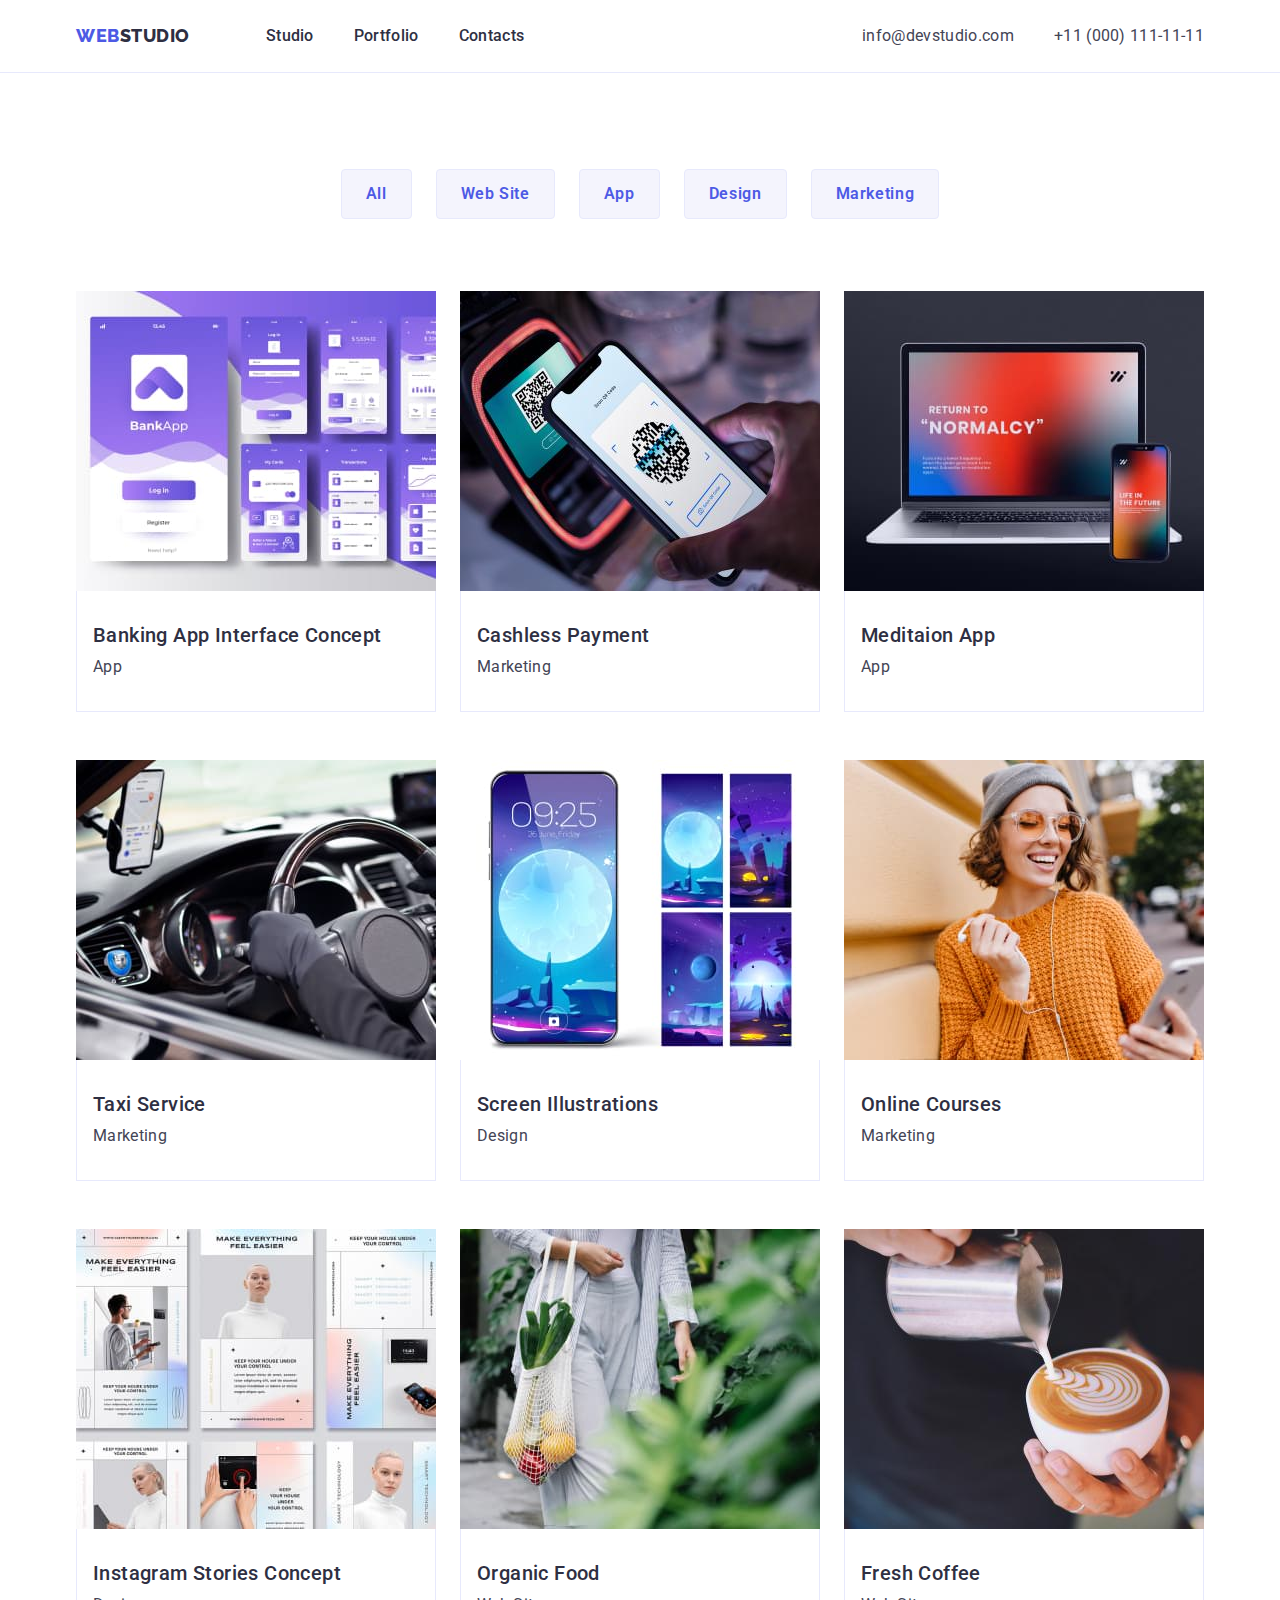
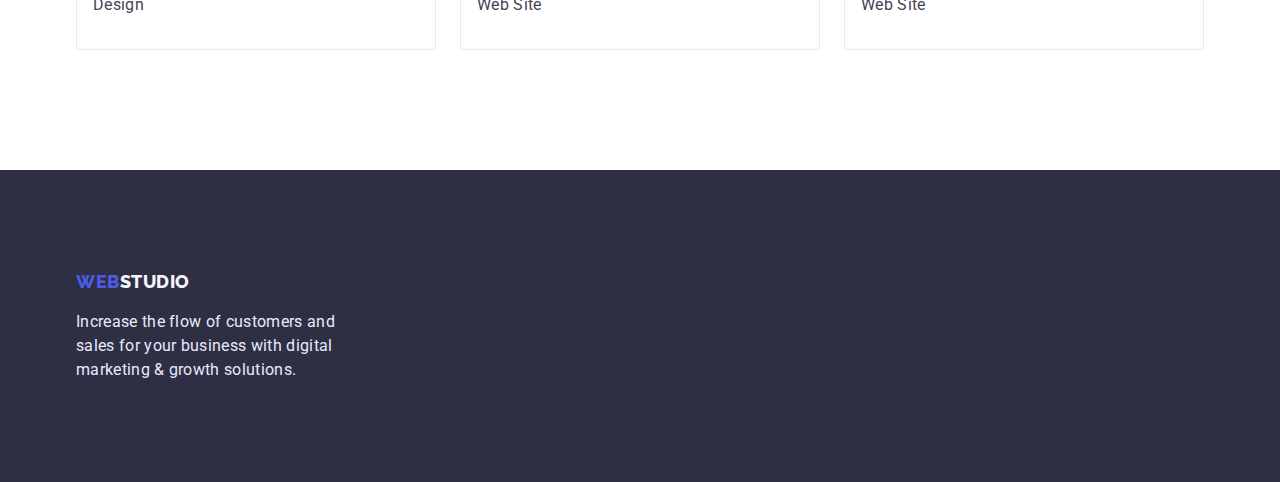
==== portfolio.html @ 09a483bd "Initial commit" ====
<!DOCTYPE html>
<html lang="en">
  <head>
    <meta charset="UTF-8" />
    <meta http-equiv="X-UA-Compatible" content="IE=edge" />
    <meta name="viewport" content="width=device-width, initial-scale=1.0" />
    <title>Portfolio</title>

    <link rel="preconnect" href="https://fonts.googleapis.com">
    <link rel="preconnect" href="https://fonts.gstatic.com" crossorigin>
    <link href="https://fonts.googleapis.com/css2?family=Raleway:wght@800&family=Roboto:wght@400;500;700&display=swap" rel="stylesheet">

    <link rel="stylesheet" href="https://cdnjs.cloudflare.com/ajax/libs/modern-normalize/1.1.0/modern-normalize.min.css">
    <link rel="stylesheet" href="./css/styles.css" />
  </head>
  <!-----------------HEADER------------------->
   <header class="header">
      <div class="container">
        <a class="logo links" href="#"
          ><span class="heder-logo">Web</span>Studio</a
        >
        <nav>
          <ul class="lists header-list">
            <li><a class="header-link links" href="./index.html">Studio</a></li>
            <li>
              <a class="header-link links" href="./portfolio.html">Portfolio</a>
            </li>
            <li><a class="header-link links" href="#">Contacts</a></li>
          </ul>
        </nav>
        <ul class="lists header-list header-contacts">
          <li>
            <a class="header-email links" href="mailto:info@devstudio.com"
              >info@devstudio.com</a
            >
          </li>
          <li>
            <a class="header-tel links" href="tel:+110001111111"
              >+11 (000) 111-11-11</a
            >
          </li>
        </ul>
      </div>
    </header>
  <main>

<body>


    <!-- Section: Menu -->
    <section class="menu">
  <div class="container">
    <ul class="lists filter">
    <li><button type="button" class="filter-btn">All</button></li>
    <li><button type="button" class="filter-btn">Web Site</button></li>
    <li><button type="button" class="filter-btn">App</button></li>
    <li><button type="button" class="filter-btn">Design</button></li>
    <li><button type="button" class="filter-btn">Marketing</button></li>
  </ul>
  
<ul class="lists menu-list">
  <li><img src="./images/first.jpg" alt="complete project 1" width="360">
    <div class="menu-wrap">
    <h3 class="subtitles">Banking App Interface Concept</h3>
    <p class="paragraphs">
App
  </p>
</div>
</li>
  <li><img src="./images/second.jpg" alt="complete project 2"width="360">
    <div class="menu-wrap">
    <h3 class="subtitles">Cashless Payment</h3>
    <p class="paragraphs">
Marketing
  </p>
</div>
</li>
  <li><img src="./images/third.jpg" alt="complete project 3"width="360">
    <div class="menu-wrap">
    <h3 class="subtitles">Meditaion App</h3>
    <p class="paragraphs">
App
  </p>
</div>
</li>
  <li><img src="./images/fourth.jpg" alt="complete project 4"width="360">
   <div class="menu-wrap">
    <h3 class="subtitles">Taxi Service</h3>
    <p class="paragraphs">
    Marketing
  </p>
</div>
</li>
  <li><img src="./images/fifth.jpg" alt="complete project 5"width="360">
   <div class="menu-wrap">
    <h3 class="subtitles">Screen Illustrations</h3>
    <p class="paragraphs">
    Design
  </p>
</div>
</li>
  <li><img src="./images/sixth.jpg" alt="complete project 6"width="360">
    <div class="menu-wrap">
    <h3 class="subtitles">Online Courses</h3>
    <p class="paragraphs">
    Marketing
  </p>
</div>
</li>
  <li><img src="./images/seventh.jpg" alt="complete project 7"width="360">
   <div class="menu-wrap">
    <h3 class="subtitles">Instagram Stories Concept</h3>
    <p class="paragraphs">
    Design
  </p>
</div>
</li>
  <li><img src="./images/eighth.jpg" alt="complete project 8"width="360">
    <div class="menu-wrap">
    <h3 class="subtitles">Organic Food</h3>
    <p class="paragraphs">
    Web Site
  </p>
</div>
</li>
  <li><img src="./images/ninth.jpg" alt="complete project 9"width="360">
    <div class="menu-wrap">
    <h3 class="subtitles">Fresh Coffee</h3>
    <p class="paragraphs">
    Web Site
  </p>
</div>
</li>
</ul>
</div>
</section>

</main>

</body>

 <footer class="footer">
      <div class="container">
        <a class="logo links logo-footer" href="#"
          ><span class="heder-logo">Web</span
          ><span class="footer-logo">Studio</span></a
        >
        <p class="paragraphs footer-paragraph">
          Increase the flow of customers and sales for your business with
          digital marketing & growth solutions.
        </p>
      </div>
    </footer>

</html>
---- css/styles.css ----
/* ---------------MAIN----------------- */
:root {
  --color-paramount: #2e2f42;
  --color-secondary: #434455;
}
body {
  font-family: "Roboto", sans-serif;
  color: var(--color-paramount);
}

h1,
h2,
h3,
p {
  margin: 0;
}

ul,
ol {
  margin: 0;
  padding-left: 0;
}

.titles {
  font-weight: 700;
  font-size: 36px;
  line-height: 1.11;
  letter-spacing: 0.02em;
  text-transform: capitalize;
  margin-bottom: 72px;
  text-align: center;
}

.subtitles {
  font-weight: 500;
  font-size: 20px;
  line-height: 1.2;
  letter-spacing: 0.02em;
  margin-bottom: 8px;
}

.paragraphs {
  color: var(--color-secondary);
  font-weight: 400;
  font-size: 16px;
  line-height: 1.5;
  letter-spacing: 0.02em;
}

.lists {
  list-style: none;
}

.links {
  text-decoration: none;
}

.container {
  width: 1158px;
  margin: 0 auto;
  padding-left: 15px;
  padding-right: 15px;
}

img {
  display: block;
}

button {
  cursor: pointer;
}

/* ---------------HEADER----------------- */
.header {
  background: #ffffff;
  border-bottom: 1px solid #e7e9fc;
}

.logo {
  color: var(--color-paramount);
  font-family: "Raleway";
  font-weight: 800;
  font-size: 18px;
  line-height: 1.33;
  display: flex;
  align-items: center;
  letter-spacing: 0.03em;
  text-transform: uppercase;
  margin-right: 76px;
}

.header-list {
  display: flex;
  gap: 40px;
}

.heder-logo {
  color: #4d5ae5;
}
.header-link {
  font-weight: 500;
  font-size: 16px;
  line-height: 1.5;
  letter-spacing: 0.02em;
  color: var(--color-paramount);
}

.header-link:hover,
.header-link:focus {
  color: var(--color-secondary);
}

.header-link:active {
  color: #4d5ae5;
}

.header-tel,
.header-email {
  color: var(--color-secondary);
  font-size: 16px;
  line-height: 1.5;
  letter-spacing: 0.02em;
}

.header-tel:active,
.header-email:active {
  color: #404bbf;
}

header > .container {
  padding-top: 24px;
  padding-bottom: 24px;
  display: flex;
  align-items: center;
}

.header-contacts {
  margin-left: auto;
  gap: 40px;
}

/* ---------------Footer----------------- */
.footer {
  padding-top: 100px;
  padding-bottom: 100px;
  background: #2e2f42;
}

.footer-paragraph {
  color: #e7e9fc;
  max-width: 264px;
}

.footer-logo {
  color: #f4f4fd;
}

.logo-footer {
  margin-bottom: 16px;
}

/* ---------------Section №1: Hero----------------- */
.hero {
  padding-top: 192px;
  padding-bottom: 192px;
  text-align: center;
  background: #2e2f42;
}

.hero-title {
  font-weight: 600;
  font-size: 56px;
  line-height: 1.07;
  letter-spacing: 0.02em;
  color: #ffffff;
  margin-bottom: 48px;
}

.hero-btn {
  font-family: inherit;
  font-weight: 500;
  font-size: 16px;
  line-height: 1.19;
  letter-spacing: 0.04em;
  color: #ffffff;
  padding: 16px 32px;
  background: #4d5ae5;
  display: block;
  margin: auto;
  box-shadow: 0px 4px 4px rgba(0, 0, 0, 0.15);
  border-radius: 4px;
  border: 1px solid transparent;
}

.hero-btn:hover,
.hero-btn:focus {
  background: #404bbf;
}

/* ---------------Section №2: Benefits----------------- */
.benefits {
  padding-top: 120px;
}

.visually-hidden {
  position: absolute;
  width: 1px;
  height: 1px;
  margin: -1px;
  border: 0;
  padding: 0;
  white-space: nowrap;
  clip-path: inset(100%);
  clip: rect(0 0 0 0);
  overflow: hidden;
}

.benefits-list {
  display: flex;
  gap: 24px;
  justify-content: center;
}

.benefits-item {
  width: 264px;
}

/* ---------------Section №3: What are we doing----------------- */
.wawd {
  padding-top: 120px;
  padding-bottom: 120px;
}

.wawd-list {
  display: flex;
  gap: 24px;
}

.wawd-item {
  width: calc((100% - 48px) / 3);
}

/* ---------------Section №4: Our Team----------------- */
.team {
  background: #f4f4fd;
  padding-top: 120px;
  padding-bottom: 120px;
}

.team-list {
  display: flex;
  gap: 24px;
}

.team-item {
  width: calc((100% - 72px) / 4);
}

.team-wrap {
  padding-top: 32px;
  padding-bottom: 32px;
  text-align: center;
  background: #ffffff;
  box-shadow: 0px 1px 6px rgba(46, 47, 66, 0.08),
    0px 1px 1px rgba(46, 47, 66, 0.16), 0px 2px 1px rgba(46, 47, 66, 0.08);
  border-radius: 0px 0px 4px 4px;
}

.team-item > h3 {
  margin-bottom: 8px;
  text-align: center;
}

.team-item > p {
  margin-bottom: 152px;
  text-align: center;
}

/* ---------------Portfolio page----------------- */
.menu {
  padding-top: 96px;
  padding-bottom: 120px;
}

.filter {
  display: flex;
  gap: 24px;
  justify-content: center;
  margin-bottom: 72px;
}

.filter-btn {
  font-family: "Roboto";
  font-weight: 600;
  font-size: 16px;
  line-height: 1.5;
  letter-spacing: 0.04em;
  color: #4d5ae5;
  padding: 12px 24px;
  background: #f4f4fd;
  border: 1px solid #e7e9fc;
  border-radius: 4px;
}

.filter-btn:hover,
.filter-btn:focus {
  color: #ffffff;
  background: #404bbf;
  box-shadow: 0px 3px 1px rgba(0, 0, 0, 0.1), 0px 2px 1px rgba(0, 0, 0, 0.08),
    0px 2px 2px rgba(0, 0, 0, 0.12);
  border-radius: 4px;
}

.menu-wrap {
  padding-top: 32px;
  padding-bottom: 32px;
  padding-left: 16px;
  border-left: 1px solid #e7e9fc;
  border-right: 1px solid #e7e9fc;
  border-bottom: 1px solid #e7e9fc;
}

.menu-list {
  display: flex;
  flex-wrap: wrap;
  column-gap: 24px;
  row-gap: 48px;
}
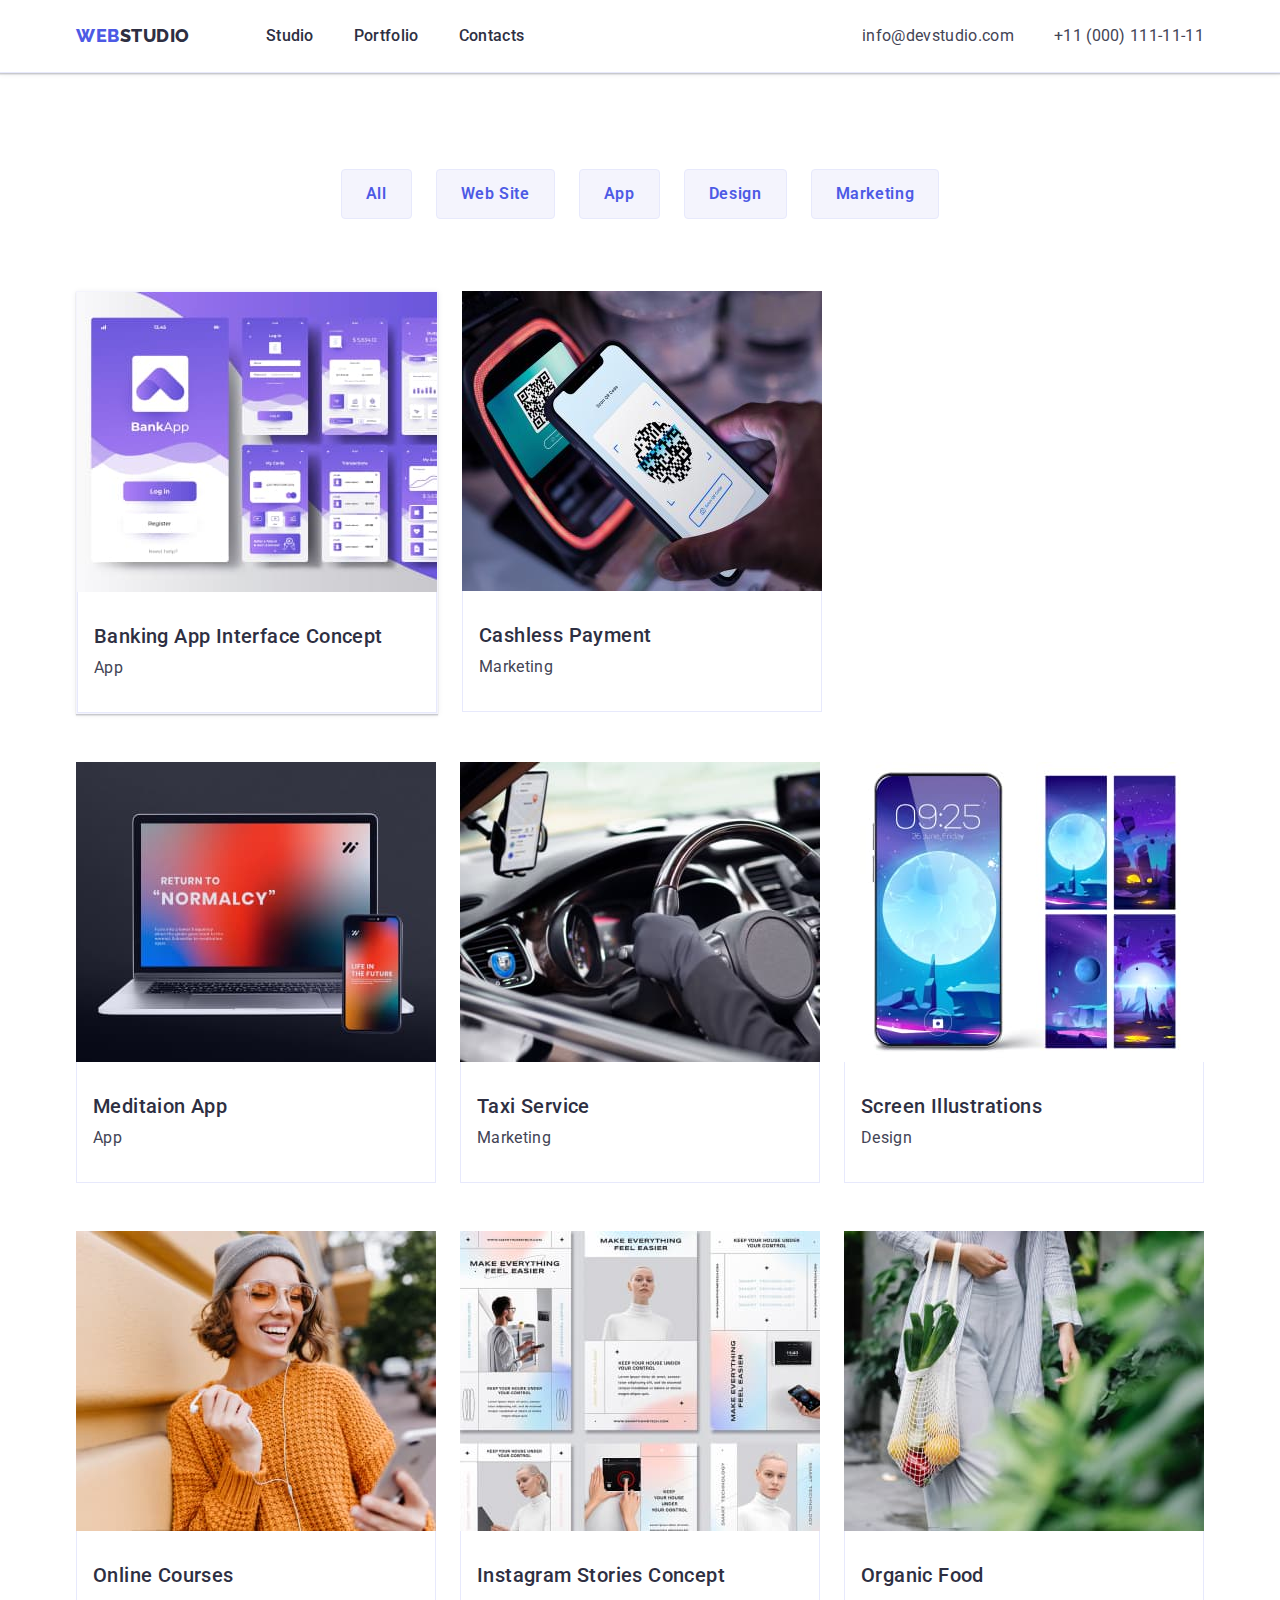
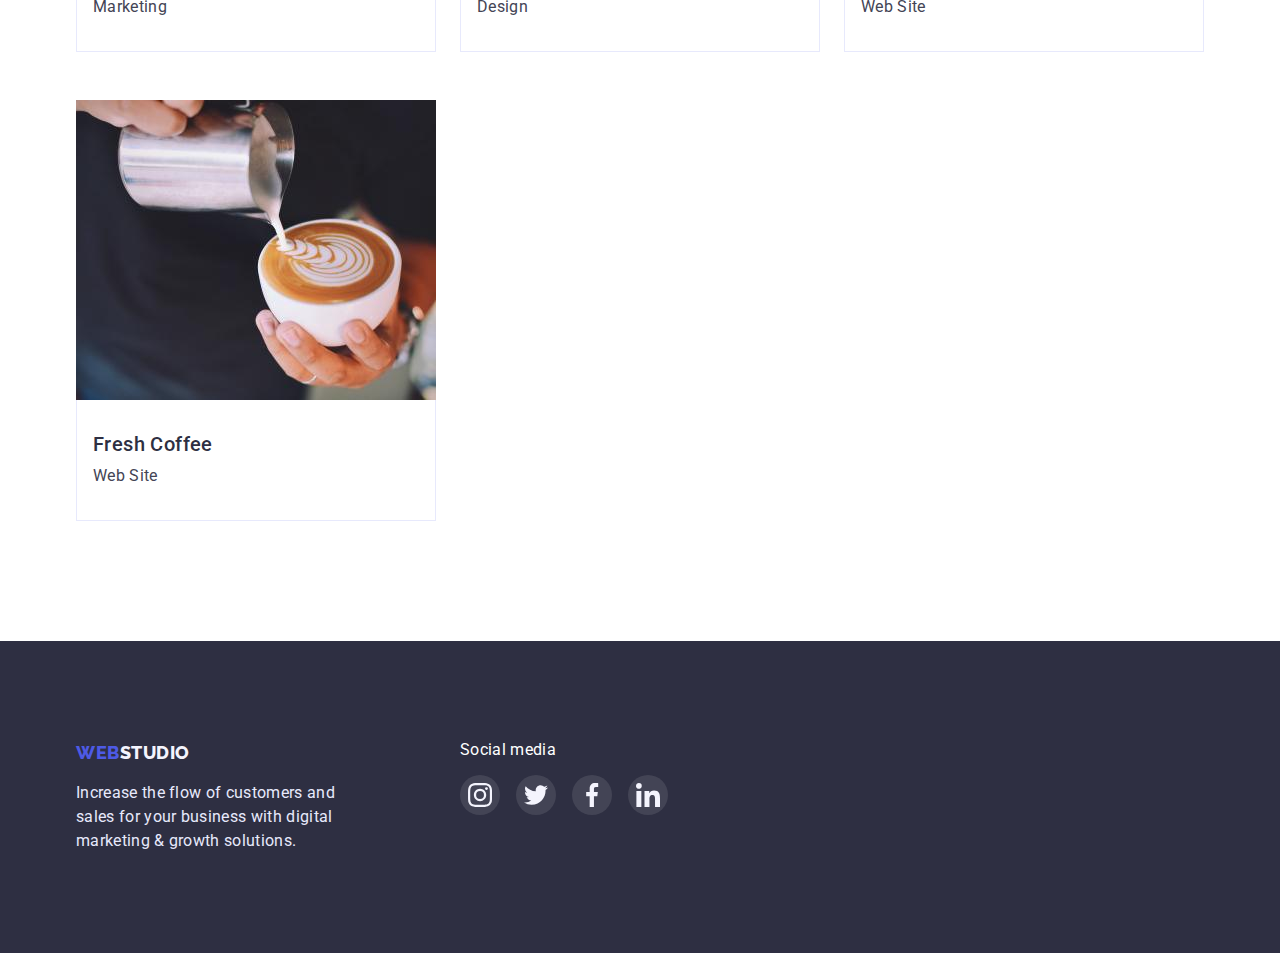
==== commit 9b22f07e: "7" ====
--- a/portfolio.html
+++ b/portfolio.html
@@ -59,7 +59,7 @@
   </ul>
   
 <ul class="lists menu-list">
-  <li><img src="./images/first.jpg" alt="complete project 1" width="360">
+  <li class="menu-item"><img src="./images/first.jpg" alt="complete project 1" width="360">
     <div class="menu-wrap">
     <h3 class="subtitles">Banking App Interface Concept</h3>
     <p class="paragraphs">
@@ -137,19 +137,57 @@
 
 </main>
 
+  <footer class="footer">
+      <div class="container">
+        <ul class="footer-list-one">
+          <li>
+            <a class="logo links logo-footer" href="#"
+              ><span class="heder-logo">Web</span
+              ><span class="footer-logo">Studio</span></a
+            >
+            <p class="paragraphs footer-paragraph-one">
+              Increase the flow of customers and sales for your business with
+              digital marketing & growth solutions.
+            </p>
+          </li>
+          <li>
+            <p class="footer-paragraph-two">Social media</p>
+            <ul class="footer-list-two">
+              <li>
+                <a href="" class="footer-link">
+                  <svg width="24" height="24">
+                    <use href="./images/icons.svg#footer-instagram"></use>
+                  </svg>
+                </a>
+              </li>
+
+              <li>
+                <a href="" class="footer-link">
+                  <svg width="24" height="24">
+                    <use href="./images/icons.svg#footer-twitter"></use>
+                  </svg>
+                </a>
+              </li>
+              <li>
+                <a href="" class="footer-link">
+                  <svg width="24" height="24">
+                    <use href="./images/icons.svg#footer-facebook"></use>
+                  </svg>
+                </a>
+              </li>
+              <li>
+                <a href="" class="footer-link">
+                  <svg width="24" height="24">
+                    <use href="./images/icons.svg#footer-linkedin"></use>
+                  </svg>
+                </a>
+              </li>
+            </ul>
+          </li>
+        </ul>
+      </div>
+    </footer>
 </body>
 
- <footer class="footer">
-      <div class="container">
-        <a class="logo links logo-footer" href="#"
-          ><span class="heder-logo">Web</span
-          ><span class="footer-logo">Studio</span></a
-        >
-        <p class="paragraphs footer-paragraph">
-          Increase the flow of customers and sales for your business with
-          digital marketing & growth solutions.
-        </p>
-      </div>
-    </footer>
 
 </html>
--- a/css/styles.css
+++ b/css/styles.css
@@ -19,6 +19,7 @@
 ol {
   margin: 0;
   padding-left: 0;
+  list-style: none;
 }
 
 .titles {
@@ -73,7 +74,10 @@
 /* ---------------HEADER----------------- */
 .header {
   background: #ffffff;
+
   border-bottom: 1px solid #e7e9fc;
+  box-shadow: 0px 2px 1px rgba(46, 47, 66, 0.08),
+    0px 1px 1px rgba(46, 47, 66, 0.16), 0px 1px 6px rgba(46, 47, 66, 0.08);
 }
 
 .logo {
@@ -146,8 +150,9 @@
   background: #2e2f42;
 }
 
-.footer-paragraph {
+.footer-paragraph-one {
   color: #e7e9fc;
+
   max-width: 264px;
 }
 
@@ -157,6 +162,43 @@
 
 .logo-footer {
   margin-bottom: 16px;
+}
+
+.footer-list-one {
+  display: flex;
+  gap: 120px;
+}
+
+.footer-list-two {
+  display: flex;
+}
+
+.footer-list-two {
+  display: flex;
+  gap: 16px;
+}
+
+.footer-paragraph-two {
+  letter-spacing: 0.02em;
+  color: #ffffff;
+
+  margin-bottom: 16px;
+}
+.footer-link:hover,
+.footer-link:focus {
+  background-color: #31d0aa;
+}
+
+.footer-link {
+  display: flex;
+  justify-content: center;
+  align-items: center;
+
+  border-radius: 50%;
+  background: rgba(255, 255, 255, 0.1);
+
+  width: 40px;
+  height: 40px;
 }
 
 /* ---------------Section №1: Hero----------------- */
@@ -165,6 +207,19 @@
   padding-bottom: 192px;
   text-align: center;
   background: #2e2f42;
+  max-width: 1440px;
+  margin: 0 auto;
+
+  background-color: var(--color-secondary);
+  background-image: linear-gradient(
+      rgba(46, 47, 66, 0.7),
+      rgba(46, 47, 66, 0.7)
+    ),
+    url(../images/people-office.jpg);
+
+  background-repeat: no-repeat;
+  background-position: center;
+  background-size: cover;
 }
 
 .hero-title {
@@ -225,6 +280,22 @@
   width: 264px;
 }
 
+.benefits-icon {
+  width: 264px;
+  height: 112px;
+
+  display: flex;
+  justify-content: center;
+  align-items: center;
+
+  background: #f4f4fd;
+  border-radius: 4px;
+}
+
+.benefits > h3 {
+  margin-top: 8px;
+}
+
 /* ---------------Section №3: What are we doing----------------- */
 .wawd {
   padding-top: 120px;
@@ -244,7 +315,7 @@
 .team {
   background: #f4f4fd;
   padding-top: 120px;
-  padding-bottom: 120px;
+  padding-bottom: 110px;
 }
 
 .team-list {
@@ -257,7 +328,6 @@
 }
 
 .team-wrap {
-  padding-top: 32px;
   padding-bottom: 32px;
   text-align: center;
   background: #ffffff;
@@ -266,14 +336,81 @@
   border-radius: 0px 0px 4px 4px;
 }
 
-.team-item > h3 {
-  margin-bottom: 8px;
-  text-align: center;
+.team-wrap > h3 {
+  margin-top: 32px;
 }
 
 .team-item > p {
   margin-bottom: 152px;
   text-align: center;
+}
+
+.team-wrap > .paragraphs {
+  margin-bottom: 8px;
+}
+
+.team-icons {
+  display: flex;
+  gap: 24px;
+}
+
+.team-link {
+  display: flex;
+
+  justify-content: center;
+  align-items: center;
+
+  background-color: #4d5ae5;
+  border-radius: 50%;
+
+  width: 40px;
+  height: 40px;
+}
+
+.team-icons {
+  justify-content: center;
+}
+
+.team-link:hover,
+.team-link:focus {
+  background-color: #404bbf;
+}
+
+/* ---------------Section №5: Customers----------------- */
+.customers {
+  padding-top: 130px;
+  padding-bottom: 120px;
+}
+
+.customers-list {
+  display: flex;
+  gap: 24px;
+}
+
+.customers-link {
+  display: flex;
+  justify-content: center;
+  align-items: center;
+
+  width: 168px;
+  height: 88px;
+
+  fill: #998e8e;
+  color: #8e8f99;
+
+  border: 1px solid #8e8f99;
+  border-radius: 4px;
+}
+
+.customers-icon {
+  fill: currentColor;
+}
+
+.customers-link:hover,
+.customers-link:focus {
+  border-color: #404bbf;
+  fill: #404bbf;
+  color: #404bbf;
 }
 
 /* ---------------Portfolio page----------------- */
@@ -320,9 +457,21 @@
   border-bottom: 1px solid #e7e9fc;
 }
 
+/* .menu-wrap:hover,
+.menu-wrap:focus {
+border: 0.5px solid #F4F4FD;
+box-shadow: 0px 1px 6px rgba(46, 47, 66, 0.08), 0px 1px 1px rgba(46, 47, 66, 0.16), 0px 2px 1px rgba(46, 47, 66, 0.08);
+} */
+
 .menu-list {
   display: flex;
   flex-wrap: wrap;
   column-gap: 24px;
   row-gap: 48px;
 }
+
+.menu-item {
+  border: 0.5px solid #f4f4fd;
+  box-shadow: 0px 1px 6px rgba(46, 47, 66, 0.08),
+    0px 1px 1px rgba(46, 47, 66, 0.16), 0px 2px 1px rgba(46, 47, 66, 0.08);
+}
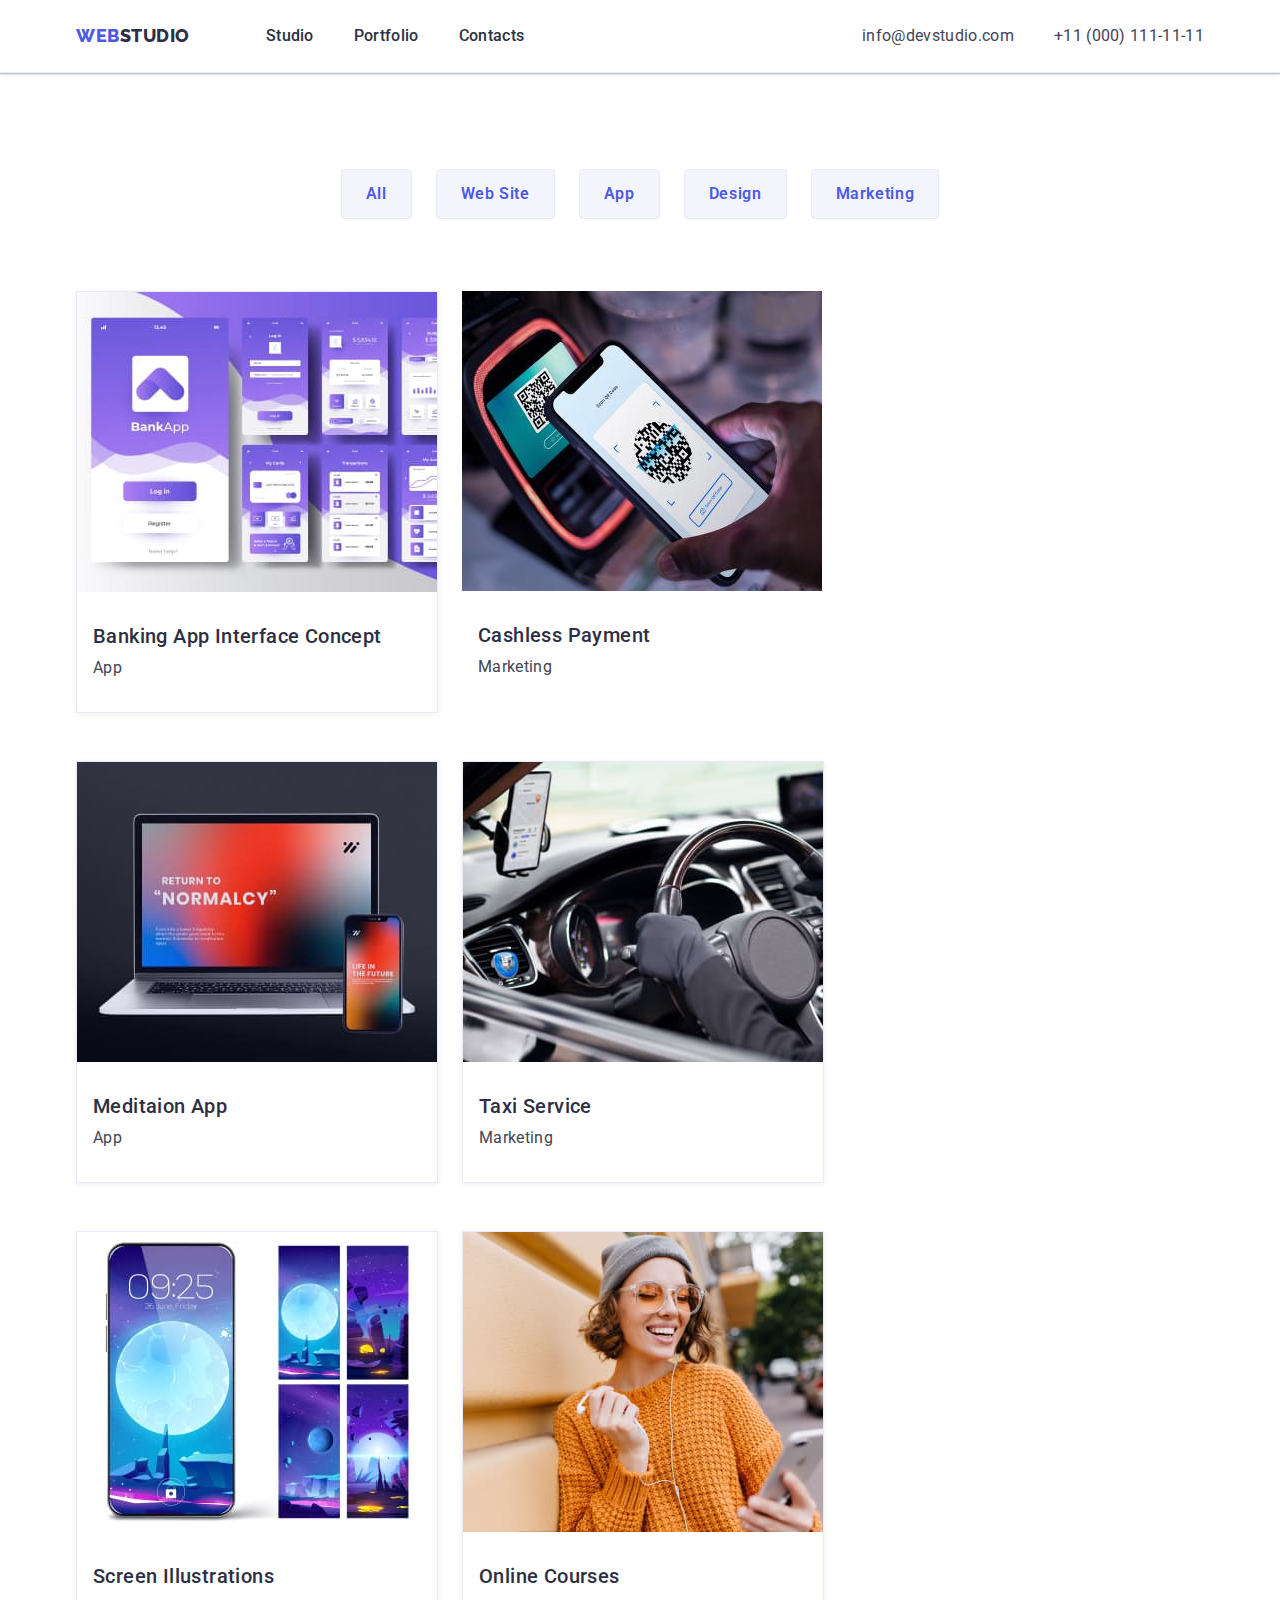
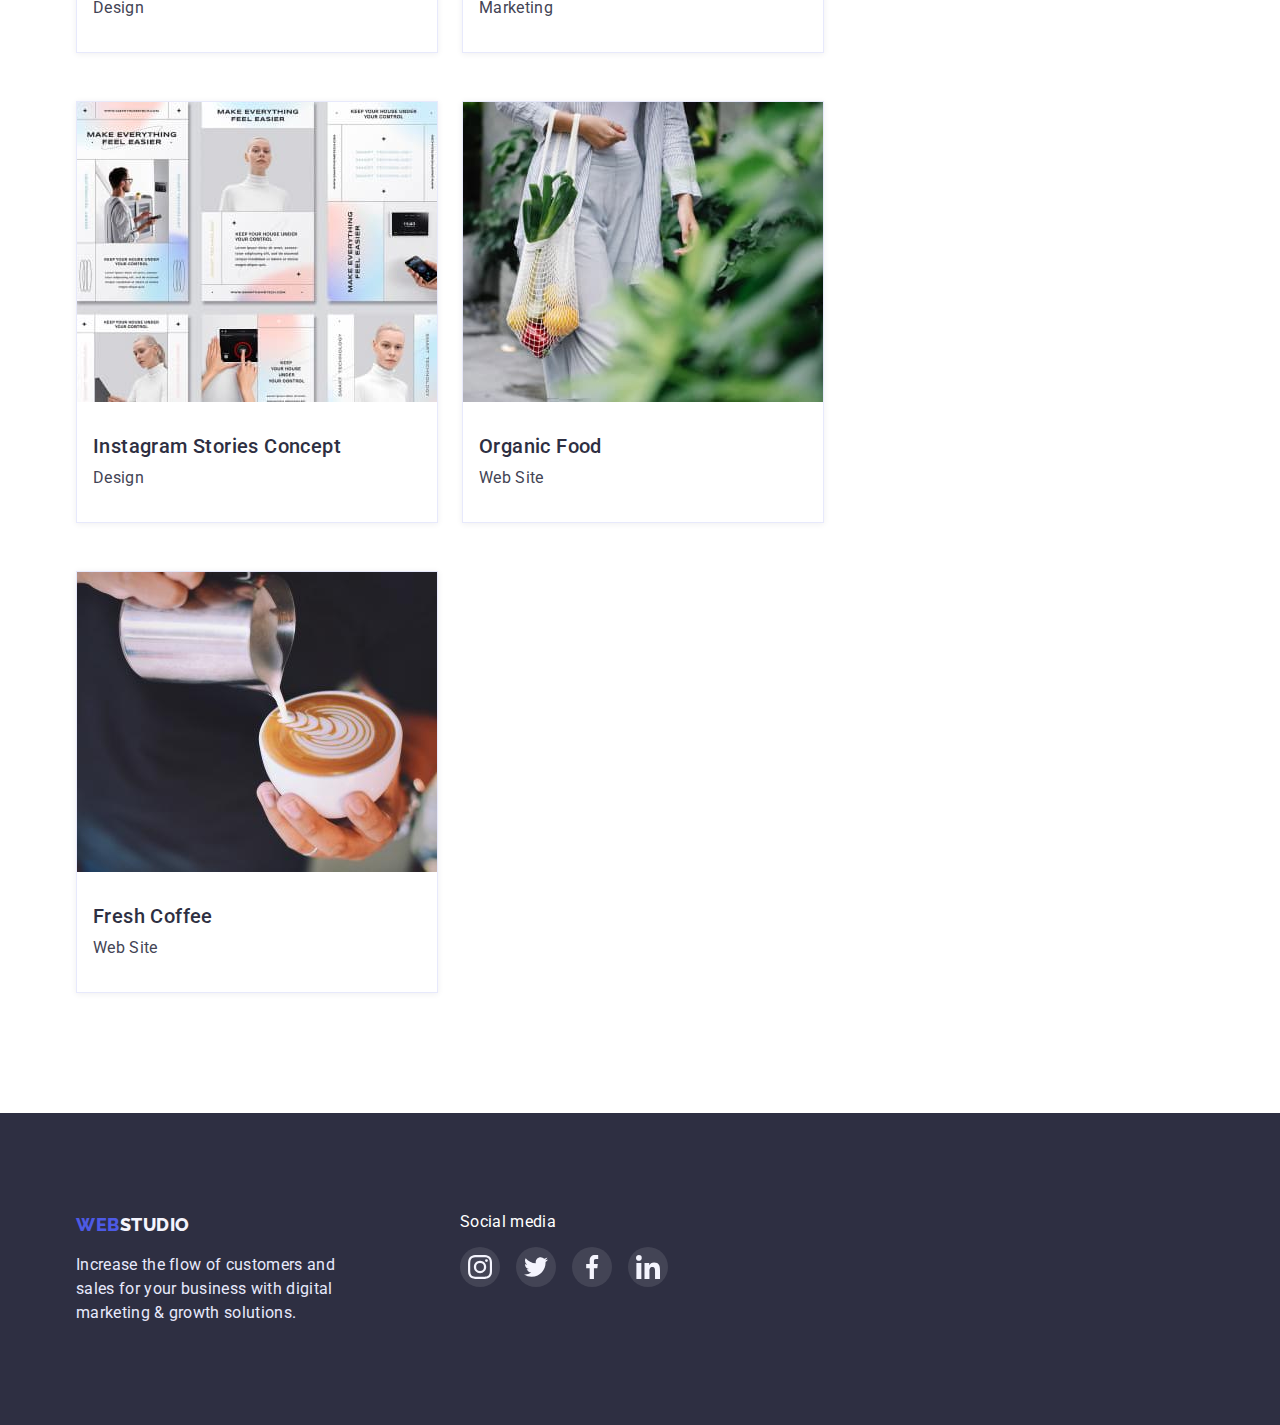
==== commit 30e6d19e: "30" ====
--- a/portfolio.html
+++ b/portfolio.html
@@ -75,7 +75,7 @@
   </p>
 </div>
 </li>
-  <li><img src="./images/third.jpg" alt="complete project 3"width="360">
+  <li class="menu-item"><img src="./images/third.jpg" alt="complete project 3"width="360">
     <div class="menu-wrap">
     <h3 class="subtitles">Meditaion App</h3>
     <p class="paragraphs">
@@ -83,7 +83,7 @@
   </p>
 </div>
 </li>
-  <li><img src="./images/fourth.jpg" alt="complete project 4"width="360">
+  <li class="menu-item"><img src="./images/fourth.jpg" alt="complete project 4"width="360">
    <div class="menu-wrap">
     <h3 class="subtitles">Taxi Service</h3>
     <p class="paragraphs">
@@ -91,7 +91,7 @@
   </p>
 </div>
 </li>
-  <li><img src="./images/fifth.jpg" alt="complete project 5"width="360">
+  <li class="menu-item"><img src="./images/fifth.jpg" alt="complete project 5"width="360">
    <div class="menu-wrap">
     <h3 class="subtitles">Screen Illustrations</h3>
     <p class="paragraphs">
@@ -99,7 +99,7 @@
   </p>
 </div>
 </li>
-  <li><img src="./images/sixth.jpg" alt="complete project 6"width="360">
+  <li class="menu-item"><img src="./images/sixth.jpg" alt="complete project 6"width="360">
     <div class="menu-wrap">
     <h3 class="subtitles">Online Courses</h3>
     <p class="paragraphs">
@@ -107,7 +107,7 @@
   </p>
 </div>
 </li>
-  <li><img src="./images/seventh.jpg" alt="complete project 7"width="360">
+  <li class="menu-item"><img src="./images/seventh.jpg" alt="complete project 7"width="360">
    <div class="menu-wrap">
     <h3 class="subtitles">Instagram Stories Concept</h3>
     <p class="paragraphs">
@@ -115,7 +115,7 @@
   </p>
 </div>
 </li>
-  <li><img src="./images/eighth.jpg" alt="complete project 8"width="360">
+  <li class="menu-item"><img src="./images/eighth.jpg" alt="complete project 8"width="360">
     <div class="menu-wrap">
     <h3 class="subtitles">Organic Food</h3>
     <p class="paragraphs">
@@ -123,7 +123,7 @@
   </p>
 </div>
 </li>
-  <li><img src="./images/ninth.jpg" alt="complete project 9"width="360">
+  <li class="menu-item"><img src="./images/ninth.jpg" alt="complete project 9"width="360">
     <div class="menu-wrap">
     <h3 class="subtitles">Fresh Coffee</h3>
     <p class="paragraphs">
--- a/css/styles.css
+++ b/css/styles.css
@@ -452,9 +452,11 @@
   padding-top: 32px;
   padding-bottom: 32px;
   padding-left: 16px;
-  border-left: 1px solid #e7e9fc;
-  border-right: 1px solid #e7e9fc;
-  border-bottom: 1px solid #e7e9fc;
+}
+
+.menu-item {
+  border: 1px solid #e7e9fc;
+  box-shadow: 0px 1px 6px rgba(46, 47, 66, 0.08);
 }
 
 /* .menu-wrap:hover,
@@ -468,10 +470,12 @@
   flex-wrap: wrap;
   column-gap: 24px;
   row-gap: 48px;
-}
-
-.menu-item {
+  width: calc((100% - 48) / 3);
+}
+
+/* .menu-item:focus,
+.menu-item:hover {
   border: 0.5px solid #f4f4fd;
   box-shadow: 0px 1px 6px rgba(46, 47, 66, 0.08),
     0px 1px 1px rgba(46, 47, 66, 0.16), 0px 2px 1px rgba(46, 47, 66, 0.08);
-}
+} */
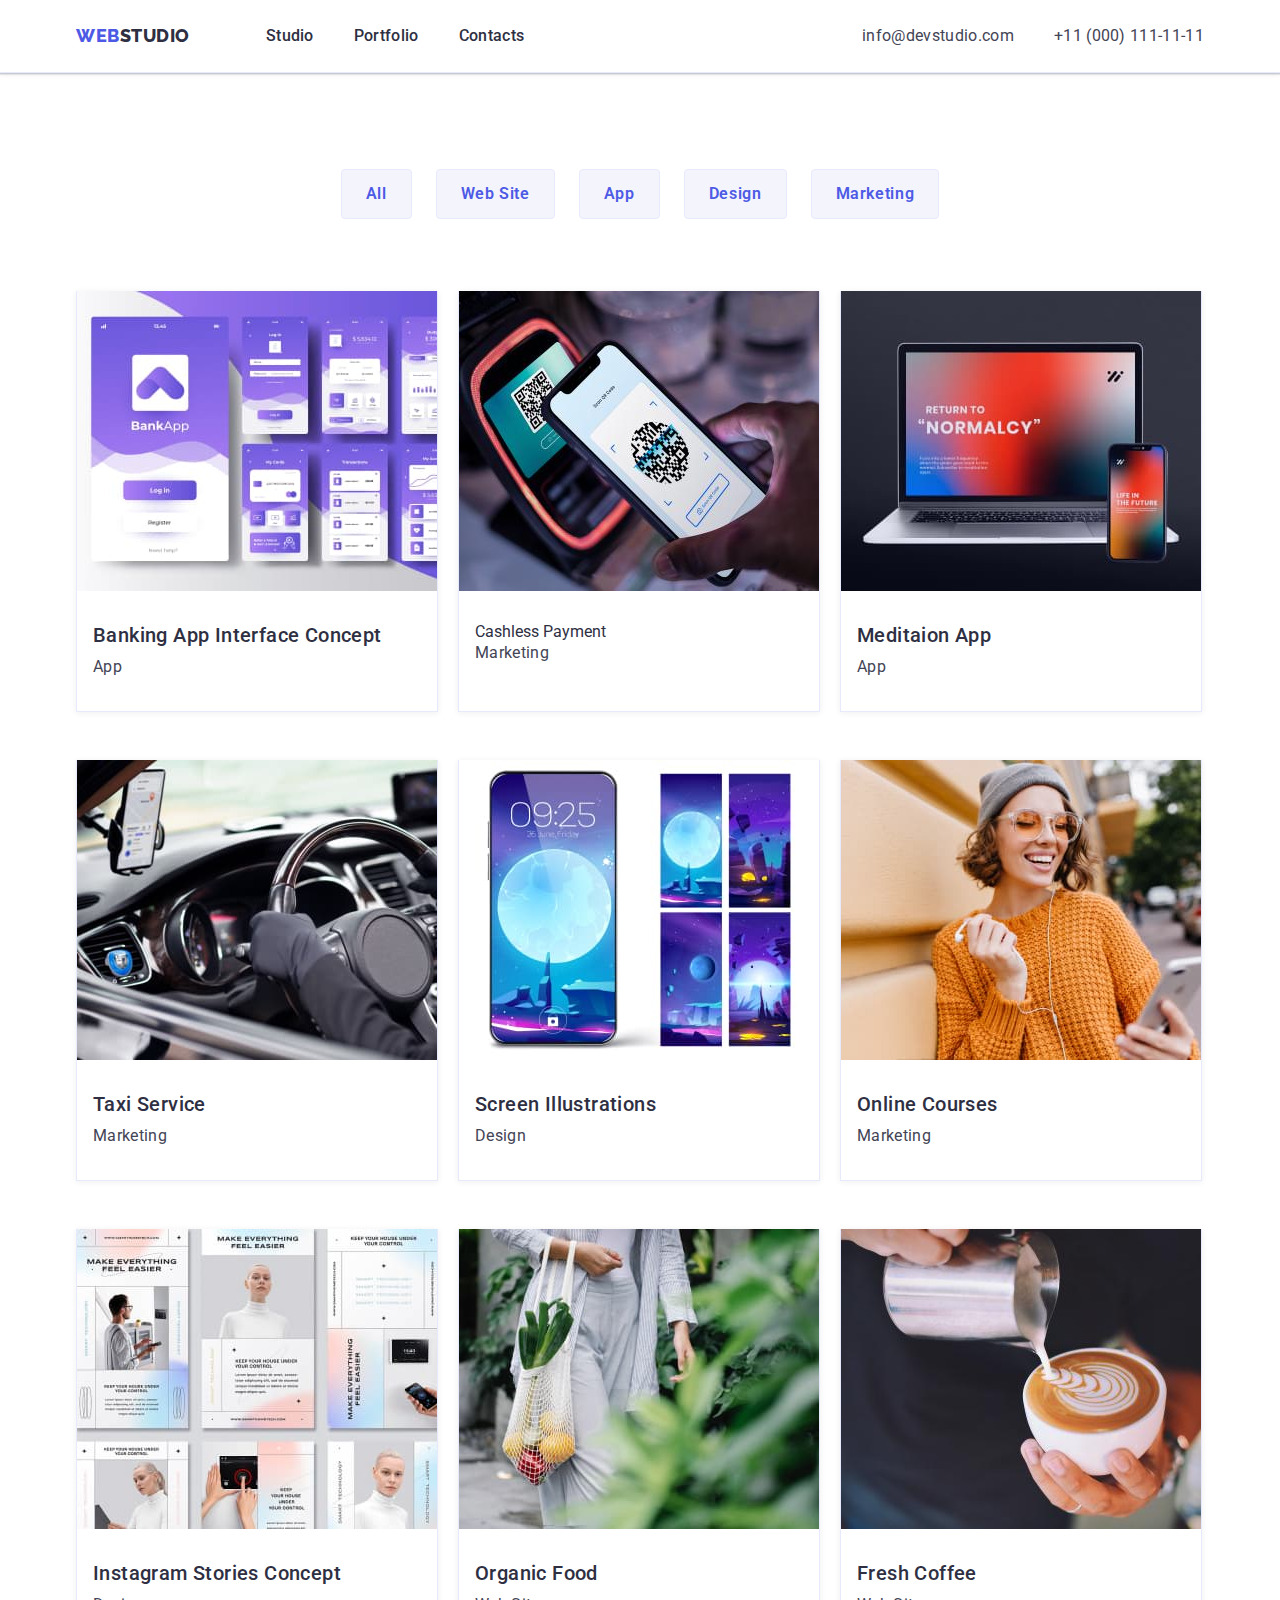
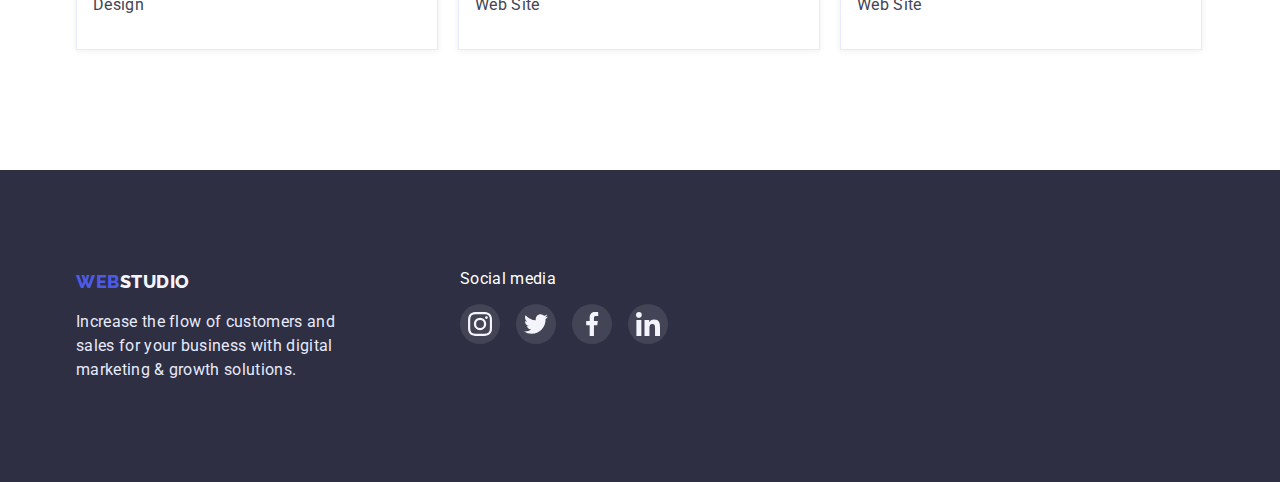
==== commit 8eff298d: "32" ====
--- a/portfolio.html
+++ b/portfolio.html
@@ -67,8 +67,9 @@
   </p>
 </div>
 </li>
-  <li><img src="./images/second.jpg" alt="complete project 2"width="360">
-    <div class="menu-wrap">
+  <li class="menu-item"><img src="./images/second.jpg" alt="complete project 2"width="360">
+    <div class="menu-wrap"
+
     <h3 class="subtitles">Cashless Payment</h3>
     <p class="paragraphs">
 Marketing
@@ -162,6 +163,7 @@
               </li>
 
               <li>
+    
                 <a href="" class="footer-link">
                   <svg width="24" height="24">
                     <use href="./images/icons.svg#footer-twitter"></use>
--- a/css/styles.css
+++ b/css/styles.css
@@ -290,6 +290,8 @@
 
   background: #f4f4fd;
   border-radius: 4px;
+
+  margin-bottom: 32px;
 }
 
 .benefits > h3 {
@@ -432,8 +434,10 @@
   font-size: 16px;
   line-height: 1.5;
   letter-spacing: 0.04em;
+
+  padding: 12px 24px;
   color: #4d5ae5;
-  padding: 12px 24px;
+
   background: #f4f4fd;
   border: 1px solid #e7e9fc;
   border-radius: 4px;
@@ -455,27 +459,26 @@
 }
 
 .menu-item {
-  border: 1px solid #e7e9fc;
+  border-right: 1px solid #e7e9fc;
+  border-bottom: 1px solid #e7e9fc;
+  border-left: 1px solid #e7e9fc;
   box-shadow: 0px 1px 6px rgba(46, 47, 66, 0.08);
 }
 
-/* .menu-wrap:hover,
-.menu-wrap:focus {
-border: 0.5px solid #F4F4FD;
-box-shadow: 0px 1px 6px rgba(46, 47, 66, 0.08), 0px 1px 1px rgba(46, 47, 66, 0.16), 0px 2px 1px rgba(46, 47, 66, 0.08);
-} */
+.menu-item:focus,
+.menu-item:hover {
+  border-right: 0.5px solid #f4f4fd;
+  border-bottom: 0.5px solid #f4f4fd;
+  border-left: 0.5px solid #f4f4fd;
+
+  box-shadow: 0px 1px 6px rgba(46, 47, 66, 0.08),
+    0px 1px 1px rgba(46, 47, 66, 0.16), 0px 2px 1px rgba(46, 47, 66, 0.08);
+}
 
 .menu-list {
   display: flex;
   flex-wrap: wrap;
-  column-gap: 24px;
+  column-gap: 20px;
   row-gap: 48px;
   width: calc((100% - 48) / 3);
 }
-
-/* .menu-item:focus,
-.menu-item:hover {
-  border: 0.5px solid #f4f4fd;
-  box-shadow: 0px 1px 6px rgba(46, 47, 66, 0.08),
-    0px 1px 1px rgba(46, 47, 66, 0.16), 0px 2px 1px rgba(46, 47, 66, 0.08);
-} */
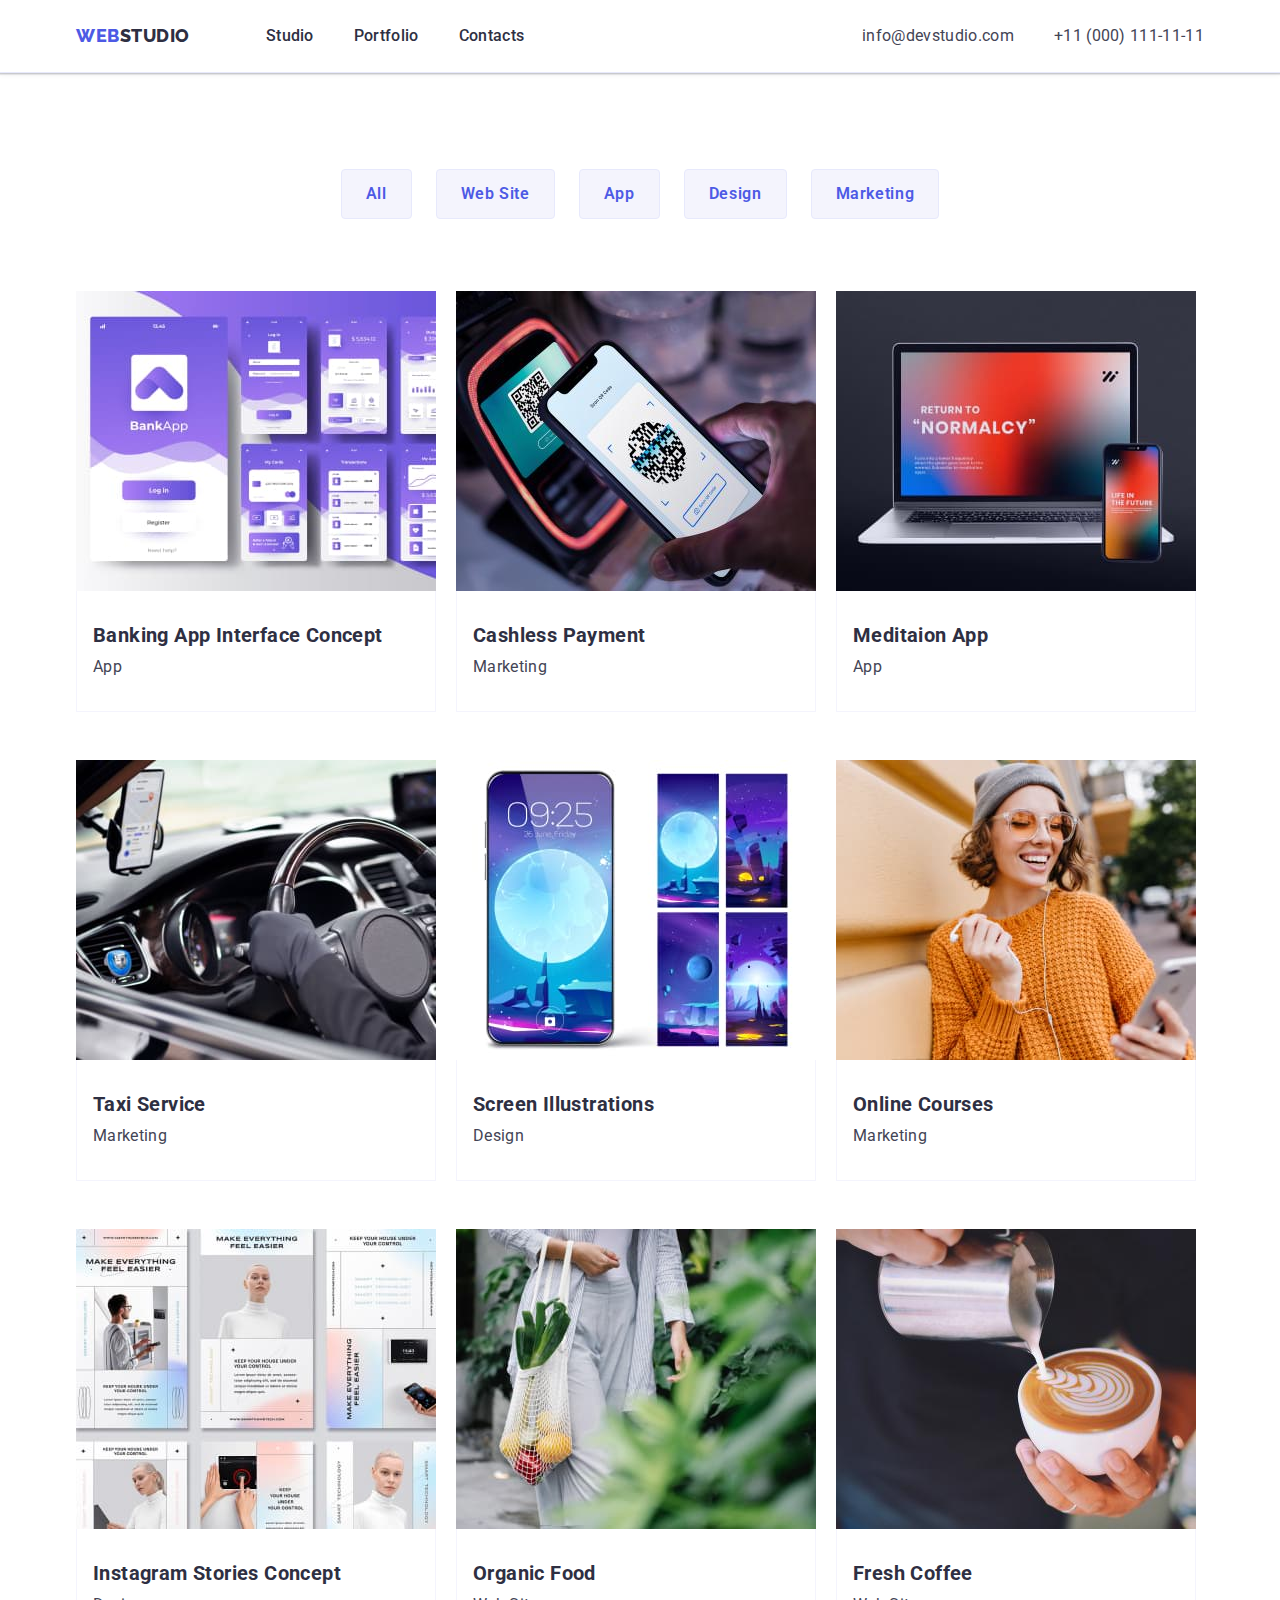
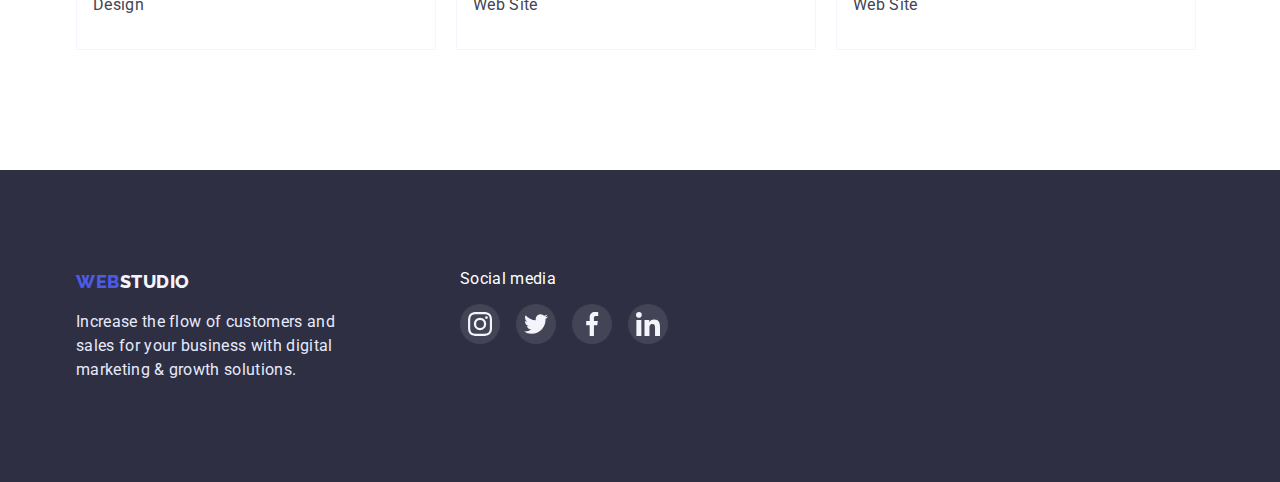
==== commit be7e354b: "31" ====
--- a/portfolio.html
+++ b/portfolio.html
@@ -59,17 +59,18 @@
   </ul>
   
 <ul class="lists menu-list">
-  <li class="menu-item"><img src="./images/first.jpg" alt="complete project 1" width="360">
+  <li class="menu-item">
+    <a href="" class="menu-link"><img src="./images/first.jpg" alt="complete project 1" width="360">
     <div class="menu-wrap">
     <h3 class="subtitles">Banking App Interface Concept</h3>
     <p class="paragraphs">
 App
   </p>
 </div>
+</a>
 </li>
   <li class="menu-item"><img src="./images/second.jpg" alt="complete project 2"width="360">
-    <div class="menu-wrap"
-
+    <div class="menu-wrap">
     <h3 class="subtitles">Cashless Payment</h3>
     <p class="paragraphs">
 Marketing
--- a/css/styles.css
+++ b/css/styles.css
@@ -452,33 +452,48 @@
   border-radius: 4px;
 }
 
+.menu-list {
+  display: flex;
+  flex-wrap: wrap;
+  column-gap: 20px;
+  row-gap: 48px;
+  width: calc((100% - 48) / 3);
+}
+
+.menu-item {
+}
+
+.menu-item:focus,
+.menu-item:hover {
+  box-shadow: 0px 1px 6px rgba(46, 47, 66, 0.08),
+    0px 1px 1px rgba(46, 47, 66, 0.16), 0px 2px 1px rgba(46, 47, 66, 0.08);
+}
+
+.menu-link {
+  box-shadow: 0px 1px 6px rgba(46, 47, 66, 0.08);
+  text-decoration: none;
+}
+
 .menu-wrap {
   padding-top: 32px;
   padding-bottom: 32px;
   padding-left: 16px;
-}
-
-.menu-item {
-  border-right: 1px solid #e7e9fc;
-  border-bottom: 1px solid #e7e9fc;
-  border-left: 1px solid #e7e9fc;
-  box-shadow: 0px 1px 6px rgba(46, 47, 66, 0.08);
-}
-
-.menu-item:focus,
-.menu-item:hover {
+
+  border-left: 0.5px solid #f4f4fd;
   border-right: 0.5px solid #f4f4fd;
   border-bottom: 0.5px solid #f4f4fd;
-  border-left: 0.5px solid #f4f4fd;
-
-  box-shadow: 0px 1px 6px rgba(46, 47, 66, 0.08),
-    0px 1px 1px rgba(46, 47, 66, 0.16), 0px 2px 1px rgba(46, 47, 66, 0.08);
-}
-
-.menu-list {
-  display: flex;
-  flex-wrap: wrap;
-  column-gap: 20px;
-  row-gap: 48px;
-  width: calc((100% - 48) / 3);
-}
+}
+
+.menu-wrap > .subtitles {
+  color: var(--color-paramount);
+  font-weight: 700;
+  font-size: 20px;
+  line-height: 1.2;
+}
+
+.menu-wrap > .paragraphs {
+  color: var(--color-secondary);
+
+  font-size: 16px;
+  line-height: 1.5;
+}
